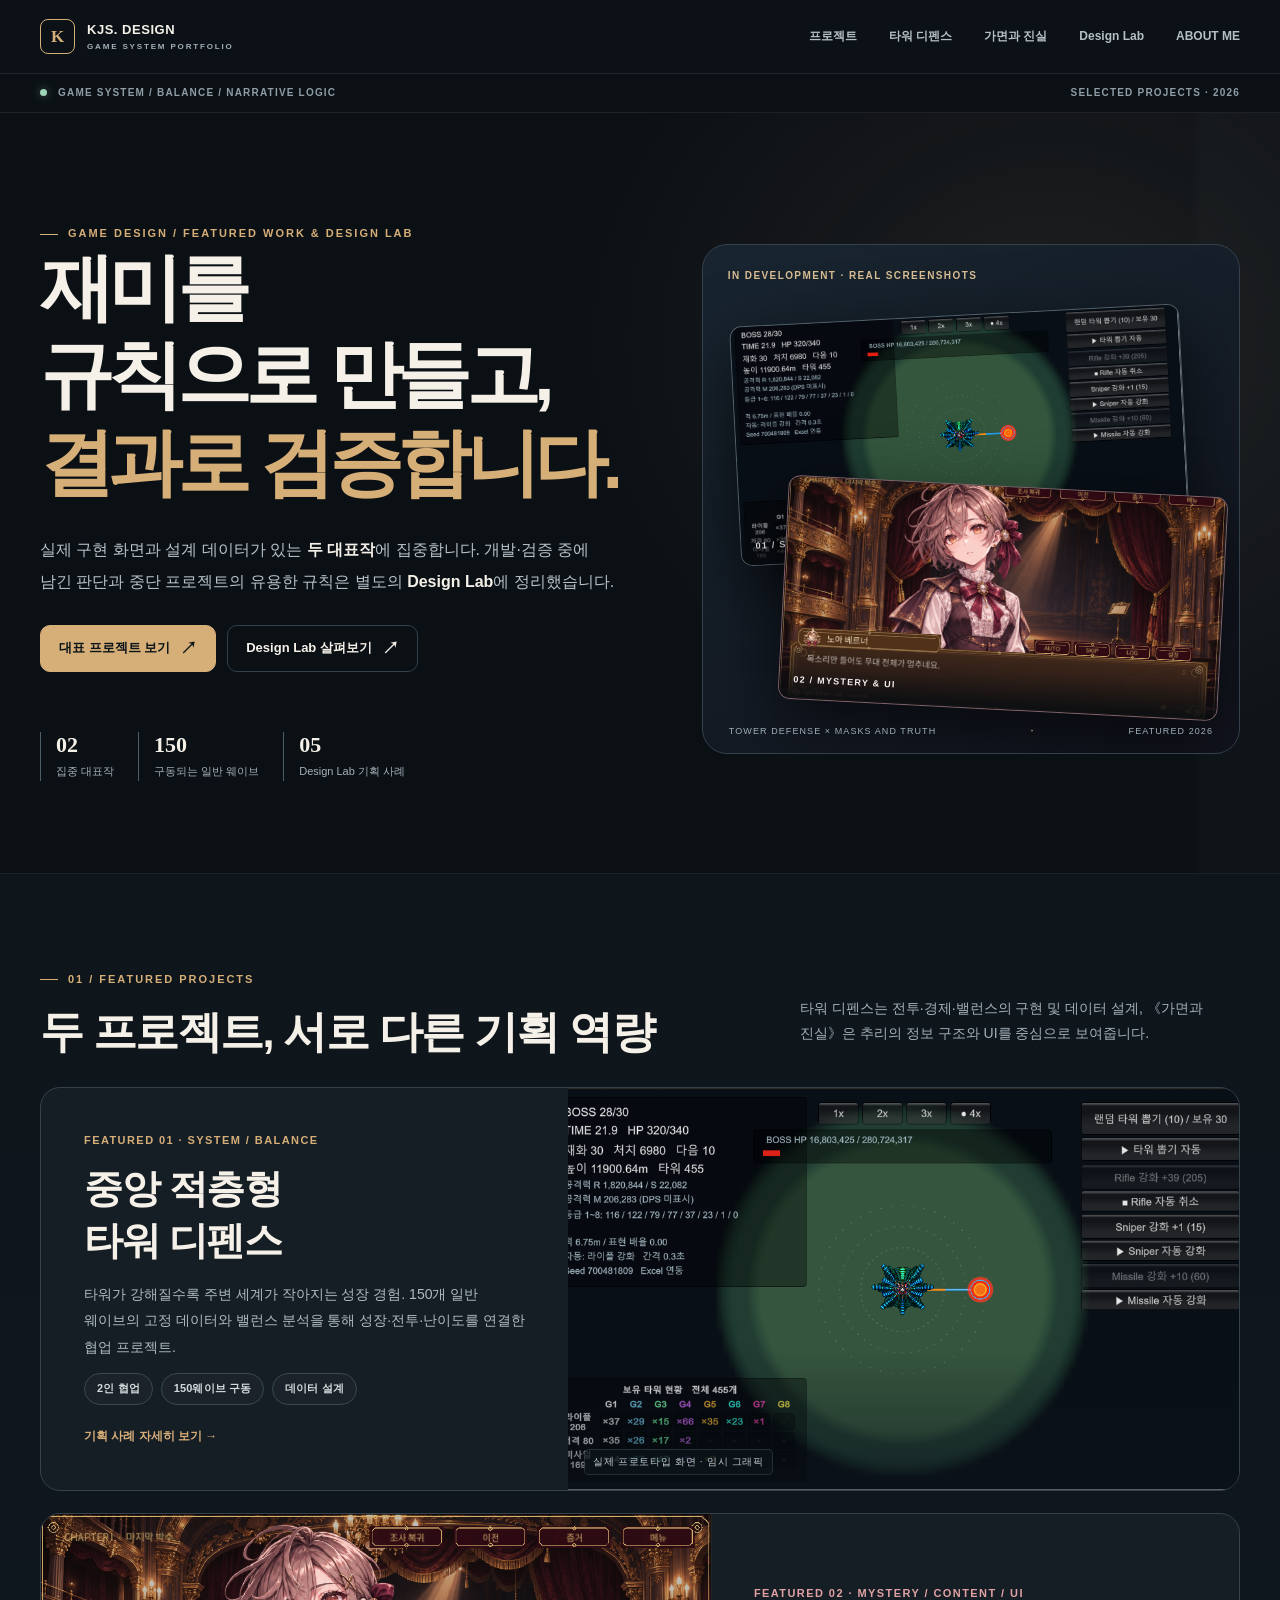
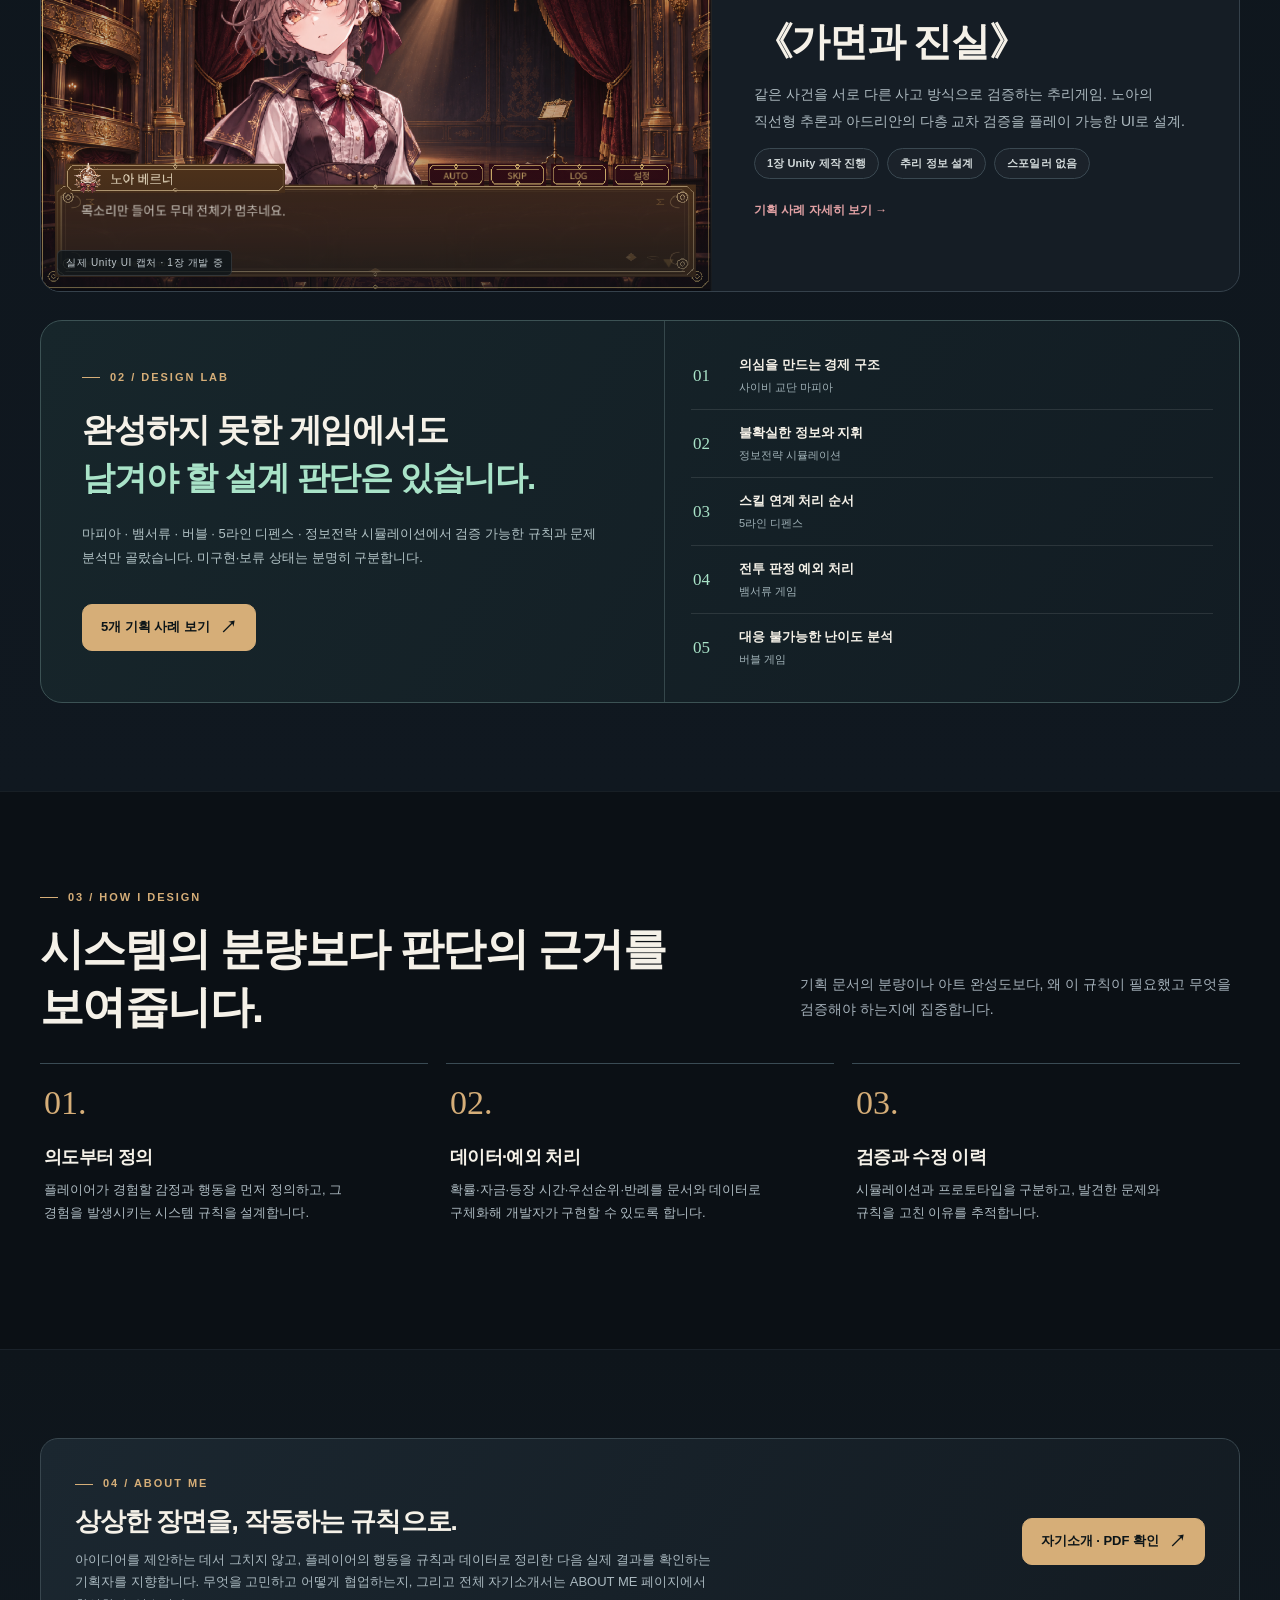
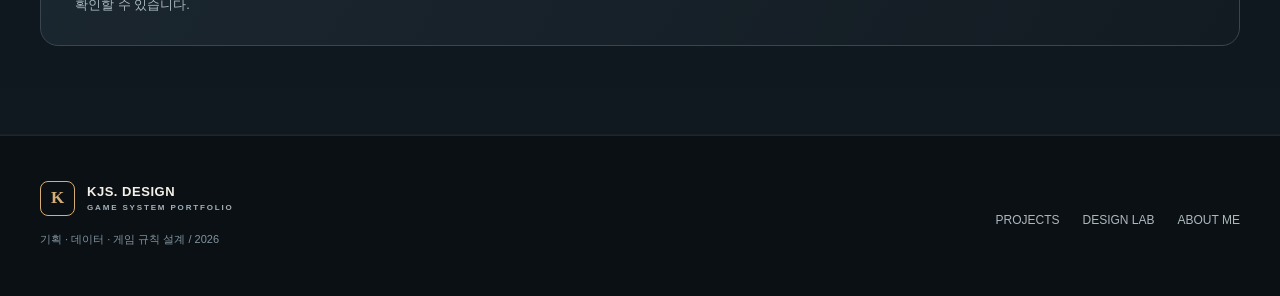
==== index.html @ 9df6f10b "Add files via upload" ====
<!DOCTYPE html>

<html lang="ko"><head><meta charset="utf-8"/><meta content="width=device-width, initial-scale=1" name="viewport"/><meta content="dark" name="color-scheme"/><meta content="#0b1015" name="theme-color"/><meta content="게임 시스템·콘텐츠 기획 포트폴리오. 대표작: 중앙 적층형 타워 디펜스와 《가면과 진실》. 다섯 가지 기획 연구 사례는 Design Lab에서 확인할 수 있습니다." name="description"/><title>KJS | 게임 시스템·콘텐츠 기획 포트폴리오</title><link href="assets/favicon.svg" rel="icon" type="image/svg+xml"/><link href="assets/site.css" rel="stylesheet"/><script defer="" src="assets/site.js"></script></head><body class=""><a class="skip-link" href="#main">본문 바로가기</a><header class="site-header"><div class="wrap header-inner"><a aria-label="홈으로" class="brand" href="index.html"><span class="brand-mark">K</span><span class="brand-name">KJS. DESIGN<small>GAME SYSTEM PORTFOLIO</small></span></a><button aria-controls="main-nav" aria-expanded="false" aria-label="메뉴 열기" class="menu-toggle" type="button">☰</button><nav aria-label="주 메뉴" class="nav" id="main-nav"><a href="index.html#work">프로젝트</a><a href="projects/tower.html">타워 디펜스</a><a href="projects/masks.html">가면과 진실</a><a href="design-lab.html">Design Lab</a><a href="about.html">ABOUT ME</a></nav></div></header>
<div class="topline"><div class="wrap topline-inner"><span><span class="status-dot"></span> GAME SYSTEM / BALANCE / NARRATIVE LOGIC</span><span>SELECTED PROJECTS · 2026</span></div></div>
<main id="main"><section class="home-hero"><div class="wrap hero-grid"><div class="hero-copy"><div class="kicker">GAME DESIGN / FEATURED WORK &amp; DESIGN LAB</div><h1 class="display">재미를<br/>규칙으로 만들고,<br/><em>결과로 검증합니다.</em></h1><p class="intro">실제 구현 화면과 설계 데이터가 있는 <b>두 대표작</b>에 집중합니다. 개발·검증 중에 남긴 판단과 중단 프로젝트의 유용한 규칙은 별도의 <b>Design Lab</b>에 정리했습니다.</p><div class="hero-actions"><a class="btn btn-primary" href="#work">대표 프로젝트 보기 <span class="icon-arr">↗</span></a><a class="btn btn-quiet" href="design-lab.html">Design Lab 살펴보기 <span class="icon-arr">↗</span></a></div><div class="hero-proof"><div class="hero-proof-item"><strong>02</strong><span>집중 대표작</span></div><div class="hero-proof-item"><strong>150</strong><span>구동되는 일반 웨이브</span></div><div class="hero-proof-item"><strong>05</strong><span>Design Lab 기획 사례</span></div></div></div><div aria-label="타워 디펜스 보스 전투와 가면과 진실 대화 UI 실제 게임 화면 모음" class="hero-art" role="img"><div class="hero-showcase-title">IN DEVELOPMENT · REAL SCREENSHOTS</div>
<div class="hero-shot hero-shot-tower"><img alt="타워 디펜스 실제 보스 전투 화면" loading="eager" src="media/tower_boss_combat.png"/><span>01 / SYSTEM &amp; BALANCE</span></div>
<div class="hero-shot hero-shot-masks"><img alt="가면과 진실 노아 대화 UI 실제 화면" loading="eager" src="media/masks_dialogue.png"/><span>02 / MYSTERY &amp; UI</span></div>
<div class="hero-showcase-foot">TOWER DEFENSE × MASKS AND TRUTH <b>·</b> FEATURED 2026</div></div></div></section>
<section class="section section-shade" id="work"><div class="wrap"><div class="section-head"><div><div class="kicker">01 / FEATURED PROJECTS</div><h2 class="section-heading" style="margin-top:13px">두 프로젝트, 서로 다른 기획 역량</h2></div><p class="section-sub">타워 디펜스는 전투·경제·밸런스의 구현 및 데이터 설계, 《가면과 진실》은 추리의 정보 구조와 UI를 중심으로 보여줍니다.</p></div><div class="showcase-grid dual">
<a class="project-card featured" data-live-image="tower" href="projects/tower.html"><div class="card-content"><div class="card-kicker">FEATURED 01 · SYSTEM / BALANCE</div><h3>중앙 적층형<br/>타워 디펜스</h3><p>타워가 강해질수록 주변 세계가 작아지는 성장 경험. 150개 일반 웨이브의 고정 데이터와 밸런스 분석을 통해 성장·전투·난이도를 연결한 협업 프로젝트.</p><div class="tag-row"><span class="pill">2인 협업</span><span class="pill">150웨이브 구동</span><span class="pill">데이터 설계</span></div><span class="more">기획 사례 자세히 보기 →</span></div><div class="card-visual"><img alt="중앙 적층형 타워 디펜스 실제 보스 전투 화면" decoding="async" loading="lazy" src="media/tower_boss_combat.png"/><span class="image-label">실제 프로토타입 화면 · 임시 그래픽</span></div></a>
<a class="project-card featured masks-card" data-live-image="masks" href="projects/masks.html"><div class="card-visual"><img alt="가면과 진실의 실제 대화 UI 화면" decoding="async" loading="lazy" src="media/masks_dialogue.png"/><span class="image-label">실제 Unity UI 캡처 · 1장 개발 중</span></div><div class="card-content"><div class="card-kicker">FEATURED 02 · MYSTERY / CONTENT / UI</div><h3>《가면과 진실》</h3><p>같은 사건을 서로 다른 사고 방식으로 검증하는 추리게임. 노아의 직선형 추론과 아드리안의 다층 교차 검증을 플레이 가능한 UI로 설계.</p><div class="tag-row"><span class="pill">1장 Unity 제작 진행</span><span class="pill">추리 정보 설계</span><span class="pill">스포일러 없음</span></div><span class="more">기획 사례 자세히 보기 →</span></div></a>
</div><div aria-label="시스템 설계 연구 모음" class="lab-feature">
<div class="lab-feature-main">
<div class="kicker">02 / DESIGN LAB</div>
<h3>완성하지 못한 게임에서도<br/><em>남겨야 할 설계 판단은 있습니다.</em></h3>
<p>마피아 · 뱀서류 · 버블 · 5라인 디펜스 · 정보전략 시뮬레이션에서 검증 가능한 규칙과 문제 분석만 골랐습니다. 미구현·보류 상태는 분명히 구분합니다.</p>
<a class="btn btn-primary" href="design-lab.html">5개 기획 사례 보기 <span class="icon-arr">↗</span></a>
</div>
<div aria-label="기획 사례 주제" class="lab-feature-list">
<div><span>01</span><strong>의심을 만드는 경제 구조</strong><small>사이비 교단 마피아</small></div>
<div><span>02</span><strong>불확실한 정보와 지휘</strong><small>정보전략 시뮬레이션</small></div>
<div><span>03</span><strong>스킬 연계 처리 순서</strong><small>5라인 디펜스</small></div>
<div><span>04</span><strong>전투 판정 예외 처리</strong><small>뱀서류 게임</small></div>
<div><span>05</span><strong>대응 불가능한 난이도 분석</strong><small>버블 게임</small></div>
</div></div></div></section>
<section class="section" id="approach"><div class="wrap"><div class="section-head"><div><div class="kicker">03 / HOW I DESIGN</div><h2 class="section-heading" style="margin-top:13px">시스템의 분량보다 판단의 근거를 보여줍니다.</h2></div><p class="section-sub">기획 문서의 분량이나 아트 완성도보다, 왜 이 규칙이 필요했고 무엇을 검증해야 하는지에 집중합니다.</p></div><div class="method-grid"><div class="method"><div class="method-number">01.</div><h3>의도부터 정의</h3><p>플레이어가 경험할 감정과 행동을 먼저 정의하고, 그 경험을 발생시키는 시스템 규칙을 설계합니다.</p></div><div class="method"><div class="method-number">02.</div><h3>데이터·예외 처리</h3><p>확률·자금·등장 시간·우선순위·반례를 문서와 데이터로 구체화해 개발자가 구현할 수 있도록 합니다.</p></div><div class="method"><div class="method-number">03.</div><h3>검증과 수정 이력</h3><p>시뮬레이션과 프로토타입을 구분하고, 발견한 문제와 규칙을 고친 이유를 추적합니다.</p></div></div></div></section>
<section class="section section-shade" id="about"><div class="wrap"><div class="about-strip"><div><div class="kicker">04 / ABOUT ME</div><h2>상상한 장면을, 작동하는 규칙으로.</h2><p>아이디어를 제안하는 데서 그치지 않고, 플레이어의 행동을 규칙과 데이터로 정리한 다음 실제 결과를 확인하는 기획자를 지향합니다. 무엇을 고민하고 어떻게 협업하는지, 그리고 전체 자기소개서는 ABOUT ME 페이지에서 확인할 수 있습니다.</p></div><a class="btn btn-primary" href="about.html">자기소개 · PDF 확인 <span class="icon-arr">↗</span></a></div></div></section></main>
<footer class="site-footer"><div class="wrap footer-grid"><div><a class="brand" href="index.html"><span class="brand-mark">K</span><span class="brand-name">KJS. DESIGN<small>GAME SYSTEM PORTFOLIO</small></span></a><p class="footer-note" style="margin-top:14px">기획 · 데이터 · 게임 규칙 설계 / 2026</p></div><div class="footer-links"><a href="index.html#work">PROJECTS</a><a href="design-lab.html">DESIGN LAB</a><a href="about.html">ABOUT ME</a></div></div></footer></body></html>
---- assets/site.css ----
:root{--bg:#0b1015;--panel:#141b22;--panel2:#172129;--card:#18222a;--line:#31404b;--text:#f5f1e8;--muted:#a4b0b9;--dim:#778792;--accent:#d6ae78;--accent-rgb:214,174,120;--ink:#0d151b;--radius:19px;--max:1240px;color-scheme:dark}
*{box-sizing:border-box}html{scroll-behavior:smooth}body{margin:0;min-width:320px;background:var(--bg);color:var(--text);font:400 15px/1.75 'Pretendard','Noto Sans KR','Apple SD Gothic Neo','Malgun Gothic',sans-serif;word-break:keep-all}body.theme-cult{--accent:#a9e3c8;--accent-rgb:169,227,200}body.theme-masks{--accent:#e1a1a4;--accent-rgb:225,161,164}::selection{background:rgba(var(--accent-rgb),.35);color:#fff}a{color:inherit;text-decoration:none}a:focus-visible,button:focus-visible,input:focus-visible{outline:3px solid var(--accent);outline-offset:3px}button,input{font:inherit}button{cursor:pointer}img,svg{display:block;max-width:100%}img{height:auto}p{margin:0 0 1.1em}h1,h2,h3,h4{line-height:1.34;margin:0;letter-spacing:-.037em}small{font-size:12px}.wrap{width:min(var(--max),calc(100% - 80px));margin-inline:auto}.kicker{display:inline-flex;align-items:center;gap:10px;color:var(--accent);font-size:11px;font-weight:800;letter-spacing:.18em;text-transform:uppercase}.kicker:before{content:'';width:18px;height:1px;background:currentColor}.muted{color:var(--muted)}.eyebrow{font-size:11px;letter-spacing:.18em;font-weight:800;color:var(--accent)}.caps{font-size:11px;letter-spacing:.15em;font-weight:750;text-transform:uppercase}.serif{font-family:Georgia,'Times New Roman',serif;letter-spacing:-.05em}.display{font-size:clamp(48px,5.8vw,86px);font-weight:740;line-height:1.18;letter-spacing:-.075em}.display em{font-style:normal;color:var(--accent)}.section-heading{font-size:clamp(27px,3.4vw,46px);font-weight:750}.section-head{display:flex;justify-content:space-between;align-items:end;gap:25px;margin-bottom:26px}.section-sub{color:var(--muted);max-width:440px;font-size:14px}.stack{display:grid;gap:16px}.tag-row{display:flex;flex-wrap:wrap;gap:8px}.pill{font-size:11px;font-weight:750;letter-spacing:.01em;color:#d3dadb;border:1px solid #3a4851;border-radius:100px;padding:5px 12px;background:rgba(255,255,255,.025)}.pill.accent{color:var(--accent);border-color:rgba(var(--accent-rgb),.45);background:rgba(var(--accent-rgb),.075)}.btn{display:inline-flex;align-items:center;justify-content:center;gap:10px;white-space:nowrap;min-height:47px;padding:11px 18px;border-radius:10px;font-size:13px;font-weight:780;border:1px solid var(--line);background:var(--panel);color:var(--text);transition:transform .15s,border-color .15s,background .15s}.btn:hover{transform:translateY(-2px);border-color:var(--accent)}.btn-primary{background:var(--accent);color:#0b1418;border-color:var(--accent)}.btn-primary:hover{background:#e8c798}.btn-quiet{background:transparent}.icon-arr{font-family:Arial,sans-serif;font-size:17px;line-height:1}.hr{border:0;border-top:1px solid var(--line);margin:24px 0}.skip-link{position:absolute;left:10px;top:-50px;background:var(--accent);color:#0b151b;padding:9px 13px;z-index:50}.skip-link:focus{top:10px}
.site-header{border-bottom:1px solid rgba(255,255,255,.085);background:rgba(12,18,23,.9);backdrop-filter:blur(20px);position:sticky;top:0;z-index:40}.header-inner{height:73px;display:flex;align-items:center;justify-content:space-between;gap:20px}.brand{display:flex;align-items:center;gap:12px;min-width:max-content}.brand-mark{width:35px;height:35px;border:1.5px solid var(--accent);border-radius:8px;display:grid;place-items:center;color:var(--accent);font-size:17px;font-family:Georgia,serif;font-weight:bold}.brand-name{font-size:13px;font-weight:850;letter-spacing:.04em;line-height:1.2}.brand-name small{display:block;margin-top:4px;font-size:8px;color:var(--muted);letter-spacing:.23em}.nav{display:flex;align-items:center;gap:32px}.nav a{font-size:12px;color:#b5c0c5;font-weight:750;transition:color .15s}.nav a:hover,.nav a[aria-current=page]{color:var(--accent)}.nav .nav-highlight{color:var(--accent)}.menu-toggle{display:none;align-items:center;justify-content:center;width:42px;height:42px;background:transparent;color:var(--text);border:1px solid var(--line);border-radius:10px;font-size:23px}.topline{padding:10px 0;border-bottom:1px solid rgba(255,255,255,.075);font-size:10px;letter-spacing:.12em;font-weight:700;color:#8f9da6}.topline-inner{display:flex;justify-content:space-between;gap:12px}.status-dot{display:inline-block;width:7px;height:7px;border-radius:50%;background:#9dd6b7;box-shadow:0 0 10px #9dd6b772;margin-right:7px}
.home-hero{padding:104px 0 92px;position:relative;overflow:hidden}.home-hero:before{content:'';position:absolute;inset:0;background:radial-gradient(ellipse 38% 56% at 82% 30%,rgba(214,174,120,.095),transparent),linear-gradient(90deg,transparent 93%,rgba(255,255,255,.015) 94%);pointer-events:none}.hero-grid{display:grid;grid-template-columns:1.06fr .94fr;gap:55px;align-items:center}.hero-copy{position:relative;z-index:2}.hero-copy .intro{margin:28px 0 28px;max-width:580px;font-size:16px;color:#b8c3ca;line-height:1.95}.hero-copy .intro b{color:var(--text)}.hero-actions{display:flex;flex-wrap:wrap;gap:11px}.hero-proof{display:flex;gap:24px;flex-wrap:wrap;margin-top:60px}.hero-proof-item{border-left:1px solid #4d5e69;padding-left:15px}.hero-proof-item strong{font-size:22px;font-family:Georgia,serif;font-weight:600;display:block;line-height:1.2}.hero-proof-item span{display:block;font-size:11px;color:var(--muted);margin-top:4px}.hero-art{min-height:510px;position:relative;border:1px solid #34404b;border-radius:25px;overflow:hidden;background:radial-gradient(ellipse at 75% 22%,rgba(169,227,200,.11),transparent 40%),radial-gradient(ellipse at 24% 78%,rgba(225,161,164,.12),transparent 44%),#101821}.hero-art:before{content:'';position:absolute;inset:0;background-image:linear-gradient(#ffffff0a 1px,transparent 1px),linear-gradient(90deg,#ffffff0a 1px,transparent 1px);background-size:36px 36px;mask-image:linear-gradient(to bottom,#000,transparent 90%)}.art-label{position:absolute;top:21px;left:23px;font-weight:800;letter-spacing:.13em;font-size:10px;color:#a8b9bf}.art-ring{position:absolute;width:310px;height:310px;top:60px;left:50%;transform:translateX(-50%);border:1px solid #ffffff24;border-radius:50%}.art-ring:after{content:'';position:absolute;inset:45px;border:1px dashed #ffffff22;border-radius:50%}.art-center{position:absolute;left:50%;top:215px;transform:translate(-50%,-50%);width:91px;height:91px;display:grid;place-items:center;border:2px solid var(--accent);border-radius:24px;rotate:-10deg;background:var(--panel);box-shadow:0 0 65px #d6ae7840}.art-center span{font-family:Georgia,serif;font-size:47px;color:var(--accent);transform:rotate(10deg)}.art-orbit{position:absolute;background:#1c2831;border:1px solid #ffffff30;border-radius:12px;box-shadow:0 14px 42px #0006;padding:11px 15px;line-height:1.4}.art-orbit b{font-family:Georgia,serif;font-size:23px;font-weight:500}.art-orbit small{display:block;font-size:10px;letter-spacing:.13em;color:#acb9c0}.art-orbit.one{left:26px;top:120px;border-left:3px solid #d6ae78}.art-orbit.two{right:26px;top:171px;border-left:3px solid #a9e3c8}.art-orbit.three{left:25%;top:360px;border-left:3px solid #e1a1a4}.art-caption{position:absolute;bottom:18px;left:24px;right:24px;display:flex;justify-content:space-between;gap:20px;font-size:10px;letter-spacing:.13em;color:#8f9da7}.art-micro{position:absolute;right:20px;top:21px;font-size:9px;color:#647683}.index-marker{font-size:12px;color:var(--dim);letter-spacing:.11em}
.section{padding:88px 0}.section.section-shade{background:linear-gradient(180deg,#0e151b,#101820);border-block:1px solid #ffffff0b}.showcase-grid{display:grid;grid-template-columns:1fr 1fr;gap:19px}.project-card{border:1px solid #35414b;border-radius:20px;overflow:hidden;background:#151d25;transition:transform .18s,border-color .18s;min-width:0}.project-card:hover{transform:translateY(-4px);border-color:rgba(var(--accent-rgb),.7)}.project-card.featured{grid-column:1/-1;display:grid;grid-template-columns:.92fr 1.08fr;min-height:350px}.card-visual{background:#1b232b;position:relative;min-height:250px;overflow:hidden}.card-visual img{width:100%;height:100%;object-fit:cover}.project-card.featured .card-visual{order:2}.card-content{padding:29px;display:flex;flex-direction:column;align-items:flex-start;justify-content:center;gap:13px}.featured .card-content{padding:43px}.project-card h3{font-size:clamp(23px,2.5vw,34px);font-weight:750}.project-card.featured h3{font-size:39px}.project-card p{font-size:14px;color:#aebbc1;line-height:1.9;margin:0}.project-card .more{font-size:12px;font-weight:850;color:var(--accent);margin-top:8px}.project-card .card-kicker{font-size:11px;font-weight:850;letter-spacing:.13em;color:var(--accent)}.project-card .card-sidenote{font-size:11px;color:#90a0a8}.card-visual .image-label{position:absolute;left:16px;bottom:15px;padding:3px 8px;background:#0c151bc4;color:#c0c9ce;font-size:10px;letter-spacing:.07em;border:1px solid #ffffff1f;border-radius:5px}.project-card.cult-card{--accent:#a9e3c8;--accent-rgb:169,227,200}.project-card.masks-card{--accent:#e1a1a4;--accent-rgb:225,161,164}
.method-grid{display:grid;grid-template-columns:repeat(3,1fr);gap:18px}.method{border-top:1px solid #3a4b54;padding:22px 4px}.method-number{font:400 34px/1 Georgia,serif;color:var(--accent);margin-bottom:25px}.method h3{font-size:18px;margin-bottom:10px}.method p{font-size:13px;color:#aebbc2;max-width:330px}.about-strip{border:1px solid #38464e;border-radius:18px;background:linear-gradient(120deg,#1b2730,#131b22);padding:28px 34px;display:grid;grid-template-columns:1fr auto;align-items:center;gap:25px}.about-strip h2{font-size:26px;margin:10px 0}.about-strip p{font-size:13px;color:#aab9c0;max-width:650px;margin:0}.site-footer{padding:45px 0 35px;border-top:1px solid #ffffff17}.footer-grid{display:flex;justify-content:space-between;gap:25px;align-items:center}.footer-note{font-size:11px;color:#81939d}.footer-links{display:flex;gap:23px;font-size:12px;color:#aeb8bd}.footer-links a:hover{color:var(--accent)}.page-top{padding:79px 0 44px}.breadcrumb{display:flex;align-items:center;gap:8px;color:#8d9da6;font-size:12px;margin-bottom:28px}.breadcrumb a:hover{color:var(--accent)}.page-top-grid{display:grid;grid-template-columns:1fr .86fr;gap:50px;align-items:center}.page-title{font-size:clamp(42px,5.2vw,71px);line-height:1.19;letter-spacing:-.065em;margin:15px 0 23px}.page-lead{font-size:16px;color:#bac6ce;line-height:1.97;max-width:650px}.page-cover{border:1px solid #35414b;border-radius:18px;overflow:hidden;position:relative;aspect-ratio:1.42;background:#171e26}.page-cover img{width:100%;height:100%;object-fit:cover}.page-cover small{position:absolute;bottom:14px;left:16px;padding:4px 9px;background:#0b141ad4;border-radius:5px;color:#d2d9db;font-size:10px}.metadata{display:flex;gap:20px;flex-wrap:wrap;padding:25px 0 0;margin-top:25px;border-top:1px solid #37434b}.meta-field small{display:block;color:#8d9eaa;font-size:10px;letter-spacing:.13em;font-weight:700}.meta-field strong{display:block;margin-top:4px;font-size:12px;letter-spacing:-.02em}.detail-shell{border-top:1px solid #25333c;padding-top:42px}.detail-layout{display:grid;grid-template-columns:205px minmax(0,1fr);gap:55px;align-items:start}.toc{position:sticky;top:105px;padding:10px 0}.toc-label{color:#798a96;letter-spacing:.15em;font-size:10px;font-weight:850;margin-bottom:15px}.toc a{display:block;border-left:1px solid #33414b;padding:9px 12px;font-size:12px;color:#a0b0b9}.toc a:hover{color:var(--accent);border-left-color:var(--accent)}.detail-contents{max-width:940px;min-width:0}.detail-section{scroll-margin-top:105px;padding:3px 0 67px;margin-bottom:54px;border-bottom:1px solid #2d3a43}.detail-section:last-child{border:0;margin-bottom:0}.detail-section .section-number{font-size:11px;font-weight:850;letter-spacing:.17em;color:var(--accent);margin-bottom:14px}.detail-section h2{font-size:32px;margin-bottom:19px}.detail-section .detail-intro{color:#c0cbd0;font-size:15px;line-height:1.95;max-width:770px}.detail-section h3{font-size:18px;margin:29px 0 12px}.info-grid{display:grid;grid-template-columns:repeat(3,1fr);gap:12px;margin-top:25px}.info-tile{border:1px solid #344550;border-radius:13px;padding:20px;background:#151f27}.info-tile strong{font-family:Georgia,serif;font-weight:600;font-size:30px;line-height:1.2;color:var(--accent);display:block}.info-tile span{color:#aab8c1;font-size:12px;margin-top:6px;display:block}.panel{border:1px solid #394953;border-radius:16px;background:linear-gradient(145deg,#18242c,#131c24);padding:25px;margin-top:21px}.panel-soft{background:#121c24}.panel-title{font-size:11px;color:var(--accent);font-weight:850;letter-spacing:.16em;margin-bottom:12px}.panel p:last-child{margin-bottom:0}.two-col{display:grid;grid-template-columns:1fr 1fr;gap:15px}.two-col>*{min-width:0}.list-clean{list-style:none;padding:0;margin:0}.list-clean li{padding:10px 0;border-bottom:1px solid #ffffff12;color:#c1cad1;font-size:13px}.list-clean li:last-child{border:0}.list-clean li:before{content:'↳';color:var(--accent);margin-right:10px}.flow-diagram{display:flex;flex-wrap:wrap;gap:8px;margin-top:24px;align-items:center}.flow-node{background:#1e2d35;border:1px solid #3d505b;padding:10px 13px;border-radius:9px;font-size:12px;font-weight:750}.flow-arrow{color:var(--accent);font-size:18px}.table-wrap{overflow-x:auto;max-width:100%;border:1px solid #36454f;border-radius:12px;margin-top:24px}.data-table{border-collapse:collapse;width:100%;min-width:525px;font-size:12px}.data-table th{text-align:left;background:#22313a;color:#d5dee1;font-weight:700;padding:13px 15px}.data-table td{padding:12px 15px;color:#bbc8ce;border-top:1px solid #31414b}.data-table tr:nth-child(2n){background:#ffffff05}.footnote{color:#8da0a9;font-size:11px;line-height:1.8;margin-top:11px}.comparison{display:grid;grid-template-columns:1fr auto 1fr;gap:14px;align-items:stretch;margin-top:23px}.compare-item{border:1px solid #344650;border-radius:12px;padding:21px;background:#151e27}.compare-item b{display:block;font-size:12px;margin-bottom:10px;color:#aebdc6}.compare-item p{font-size:13px;color:#d4dadb;margin:0}.compare-item.after{border-color:rgba(var(--accent-rgb),.5);background:rgba(var(--accent-rgb),.055)}.compare-item.after b{color:var(--accent)}.compare-arrow{display:grid;place-items:center;color:var(--accent);font-size:23px}.case-list{display:grid;gap:12px;margin-top:25px}.case{display:grid;grid-template-columns:53px 1fr;gap:14px;border-top:1px solid #3a4750;padding:18px 0}.case .case-index{font-family:Georgia,serif;color:var(--accent);font-size:25px}.case h3{font-size:16px;margin:0 0 7px}.case p{font-size:13px;color:#abbac3;margin:0}.callout{border-left:3px solid var(--accent);padding:17px 21px;background:rgba(var(--accent-rgb),.07);margin:23px 0;color:#d4dfe1;font-size:14px}.callout strong{color:var(--accent)}.download-grid{display:grid;grid-template-columns:repeat(2,1fr);gap:12px;margin-top:25px}.download-card{border:1px solid #3b4c56;background:#17222a;border-radius:12px;padding:20px;transition:border-color .18s}.download-card:hover{border-color:var(--accent)}.download-card b{font-size:13px;display:block}.download-card span{display:block;margin-top:4px;color:#99aab2;font-size:11px}.media-placeholder{border:1px dashed #55707e;border-radius:15px;background:radial-gradient(circle at 50% 15%,rgba(var(--accent-rgb),.075),transparent 50%),#152029;padding:40px 20px;text-align:center;margin:24px 0}.media-placeholder .play{display:grid;place-items:center;border:1px solid rgba(var(--accent-rgb),.6);border-radius:100%;width:64px;height:64px;margin:0 auto 19px;font-size:21px;color:var(--accent)}.media-placeholder p{font-size:13px;color:#bdc8ce;margin:0}.media-placeholder small{color:#899da9;font-size:11px}.stage-selector{margin-top:24px;display:grid;grid-template-columns:1fr 110px;gap:15px;align-items:center}.stage-selector input[type=range]{accent-color:var(--accent);width:100%}.stage-label{border:1px solid rgba(var(--accent-rgb),.45);border-radius:9px;text-align:center;padding:8px;color:var(--accent);font-weight:850;font-size:18px}.stage-stats{display:grid;grid-template-columns:1fr 1fr;gap:13px;margin-top:20px}.stage-stats .info-tile strong{font-size:25px}.bar-track{background:#25343c;border-radius:100px;height:11px;overflow:hidden;margin-top:24px}.bar-track .bar{height:100%;background:linear-gradient(90deg,var(--accent),#f0d7ad);width:31.25%;transition:width .28s}.toggle-tabs{display:flex;flex-wrap:wrap;gap:7px;margin:21px 0}.tab{border:1px solid #44535d;background:#17232c;color:#adbfc7;border-radius:10px;padding:10px 17px;font-size:12px;font-weight:770}.tab[aria-selected=true]{border-color:var(--accent);background:rgba(var(--accent-rgb),.1);color:var(--accent)}.logic-board{position:relative;border:1px solid #4b3d48;border-radius:15px;min-height:240px;background:radial-gradient(ellipse at 45% 35%,#492e3c40,transparent),#181c27;overflow:hidden;padding:29px}.logic-line{display:flex;align-items:center;justify-content:space-between;gap:6px;margin-top:53px}.logic-card{flex:1;min-width:0;border:1px solid #887078;background:#342631;border-radius:8px;padding:15px 7px;text-align:center;font-size:12px;color:#f2dfe5}.logic-connector{flex:0 0 16px;height:2px;background:#d2aa7f}.logic-grid{display:grid;grid-template-columns:repeat(3,1fr);gap:9px;margin-top:20px}.logic-grid .logic-card{border-color:#776c7f;background:#2c2634}.logic-board .board-label{font-size:10px;font-weight:850;letter-spacing:.14em;color:var(--accent)}.ledger{margin-top:21px;border:1px solid #3a574d;border-radius:15px;background:linear-gradient(145deg,#12211e,#182722);padding:22px}.ledger .ledger-value{font-family:Georgia,serif;font-size:32px;letter-spacing:-.04em;color:#d9f4e7}.ledger-row{display:grid;grid-template-columns:1fr 1fr;gap:12px}.ledger-box{padding:16px;border:1px solid #4b645c;border-radius:9px;background:#182922}.ledger-box span{font-size:11px;color:#acc7bc;display:block}.ledger-box b{display:block;margin-top:7px;font-size:21px}.ledger-actions{display:flex;gap:9px;flex-wrap:wrap;margin-top:18px}.ledger-actions button{border:1px solid #587567;border-radius:9px;color:#dff3ea;background:#294036;padding:9px 12px;font-size:12px;font-weight:700}.ledger-actions button:hover{border-color:#a9e3c8}.ledger .ledger-message{margin-top:12px;color:#9db6aa;font-size:11px;min-height:1.4em}.back-top{display:inline-flex;align-items:center;gap:10px;padding:16px 0 80px;font-weight:800;color:var(--accent);font-size:12px}.js-only{display:none}.js .js-only{display:block}
@media(max-width:1000px){.wrap{width:min(var(--max),calc(100% - 52px))}.home-hero{padding:82px 0}.hero-grid{gap:25px}.hero-art{min-height:450px}.art-orbit.one{left:10px}.art-orbit.two{right:10px}.display{font-size:clamp(44px,5.7vw,67px)}.detail-layout{grid-template-columns:170px minmax(0,1fr);gap:30px}.page-top-grid{gap:27px}}
@media(max-width:760px){.wrap{width:calc(100% - 34px)}.site-header .header-inner{height:64px}.menu-toggle{display:flex}.nav{display:none;position:absolute;left:0;right:0;top:64px;background:#141e26;border-bottom:1px solid #3b4953;padding:18px 17px 25px;box-shadow:0 25px 40px #0008;flex-direction:column;gap:5px;align-items:stretch}.nav.open{display:flex}.nav a{padding:11px 10px;font-size:14px}.home-hero{padding:56px 0 64px}.hero-grid,.page-top-grid{grid-template-columns:1fr}.hero-art{min-height:300px}.art-ring{width:225px;height:225px;top:23px}.art-ring:after{inset:30px}.art-center{top:130px;width:70px;height:70px}.art-center span{font-size:33px}.art-orbit.one{top:50px;left:10px}.art-orbit.two{top:110px;right:10px}.art-orbit.three{top:225px;left:28%}.art-caption{font-size:8px}.hero-proof{margin-top:34px}.section{padding:60px 0}.section-head{display:block}.section-sub{margin-top:9px}.showcase-grid,.method-grid,.project-card.featured{grid-column:auto;display:flex;flex-direction:column}.project-card.featured .card-visual{order:0}.card-visual{min-height:230px;max-height:330px}.project-card.featured h3{font-size:30px}.featured .card-content,.card-content{padding:25px}.method{padding:20px 0 10px}.method-number{margin-bottom:12px}.about-strip{grid-template-columns:1fr;padding:24px}.footer-grid{align-items:flex-start;flex-direction:column}.page-top{padding:49px 0 30px}.page-cover{max-width:650px}.page-title{font-size:clamp(39px,9vw,61px)}.detail-layout{display:block}.toc{position:static;display:flex;overflow-x:auto;gap:5px;border-bottom:1px solid #36464f;margin-bottom:44px;padding-bottom:8px}.toc-label{display:none}.toc a{white-space:nowrap;border:1px solid #3b4b55;border-radius:8px;padding:7px 10px}.detail-section{margin-bottom:37px;padding-bottom:50px}.detail-section h2{font-size:27px}.info-grid{grid-template-columns:repeat(3,1fr)}.info-tile{padding:14px}.info-tile strong{font-size:25px}}
@media(max-width:500px){.display{font-size:44px}.hero-copy .intro{font-size:14px}.topline-inner span:last-child{display:none}.art-orbit{padding:8px 10px}.art-orbit b{font-size:18px}.art-orbit small{font-size:9px}.art-orbit.three{left:24%}.page-lead{font-size:14px}.info-grid{grid-template-columns:1fr 1fr}.two-col{grid-template-columns:1fr}.comparison{grid-template-columns:1fr;gap:8px}.compare-arrow{transform:rotate(90deg)}.download-grid,.ledger-row{grid-template-columns:1fr}.stage-stats{grid-template-columns:1fr 1fr}.stage-stats .info-tile strong{font-size:23px}.logic-board{padding:16px;min-height:235px}.logic-line{gap:3px}.logic-card{font-size:11px;padding:12px 3px}.logic-connector{flex-basis:8px}.metadata{gap:16px}.meta-field{min-width:42%}.hero-art{min-height:280px}.art-caption{bottom:12px}.stage-selector{grid-template-columns:1fr 90px}}
@media(prefers-reduced-motion:reduce){html{scroll-behavior:auto}*,*:before,*:after{transition:none!important;animation:none!important}}
[hidden]{display:none!important}
@media(max-width:500px){.art-orbit.three{top:203px}.art-caption{display:none}}

/* Screenshot integration · 2026-11-21 */
.hero-art{min-height:510px;background:linear-gradient(150deg,#182530,#12141e)}
.hero-art:before{display:none}
.hero-showcase-title{position:absolute;top:22px;left:25px;z-index:3;color:#d7bc91;font-size:10px;letter-spacing:.14em;font-weight:850}
.hero-shot{position:absolute;border:1px solid #52616c;overflow:hidden;border-radius:12px;background:#0e1217;box-shadow:0 24px 70px #0009}
.hero-shot img{width:100%;height:100%;object-fit:cover}
.hero-shot>span{position:absolute;bottom:0;left:0;right:0;background:linear-gradient(0deg,#080c11ee,transparent);padding:28px 14px 10px;color:#f3eeee;font-size:9px;letter-spacing:.14em;font-weight:800}
.hero-shot-tower{width:84%;height:240px;left:6%;top:70px;transform:rotate(-3deg)}
.hero-shot-masks{width:82%;height:224px;right:3%;bottom:43px;transform:rotate(3deg);border-color:#82636b}
.hero-showcase-foot{position:absolute;bottom:13px;left:26px;right:26px;font-size:9px;letter-spacing:.12em;color:#9faeb9;display:flex;justify-content:space-between}
.hero-showcase-foot b{color:#d8af78}
.project-card[data-live-image] .card-visual img{filter:saturate(.93);object-position:center}
.project-card.masks-card .card-visual img{object-position:48% 43%}
.project-card[data-live-image] .card-visual:after{content:'';position:absolute;inset:65% 0 0;pointer-events:none;background:linear-gradient(0deg,#0c131b88,transparent)}
.project-card[data-live-image] .image-label{z-index:2}
.page-cover{aspect-ratio:1.5}
.page-cover img{object-fit:cover;object-position:center}
.theme-masks .page-cover img{object-position:50% 40%}
.screenshot-gallery{display:grid;gap:17px;margin:25px 0}
.screenshot-gallery.columns-two{grid-template-columns:repeat(2,minmax(0,1fr))}
.screenshot-card{display:block;min-width:0;width:100%;border:1px solid #40515c;border-radius:15px;padding:0;background:#172129;overflow:hidden;color:inherit;text-align:left;transition:transform .18s,border-color .18s;cursor:zoom-in}
.screenshot-card:hover{border-color:var(--accent);transform:translateY(-3px)}
.screenshot-card:focus-visible{outline:3px solid var(--accent)}
.screenshot-media{display:block;aspect-ratio:16/9;position:relative;overflow:hidden;background:#070b10}
.screenshot-media img{width:100%;height:100%;object-fit:contain}
.gallery-tag{position:absolute;top:9px;left:9px;background:#08131de6;border:1px solid #455b67;padding:4px 9px;border-radius:6px;font-size:10px;color:#e7edf1;font-weight:750}
.gallery-spoiler-tag{color:#f9ddb9;border-color:#a68264}
.shot-zoom{position:absolute;right:10px;bottom:8px;display:grid;place-items:center;width:31px;height:31px;border-radius:8px;background:#09141be8;color:#f8f7f3;font-weight:850;font-size:19px}
.screenshot-meta{display:block;padding:17px 19px 19px;min-height:118px}
.screenshot-meta b{display:block;color:#f2f2ec;line-height:1.5;font-size:14px}
.screenshot-meta>span{display:block;color:#a9b9c1;font-size:12px;line-height:1.7;margin-top:7px}
.screenshot-card.spoilered .screenshot-media img{filter:blur(4px) brightness(.68);transform:scale(1.015)}
.screenshot-card.spoilered .screenshot-media:after{content:'추리 단서 미리보기 가림';position:absolute;inset:0;display:grid;place-items:center;color:#ffebd0;text-shadow:0 2px 6px #000;font-size:13px;font-weight:800;background:linear-gradient(0deg,#251b29aa,transparent 65%);pointer-events:none}
.spoiler-note{background:rgba(var(--accent-rgb),.06);border:1px solid rgba(var(--accent-rgb),.37);color:#dccfd1;padding:17px 20px;border-radius:13px;font-size:13px;line-height:1.85}
.spoiler-note strong{color:var(--accent)}
.growth-pair{display:grid;grid-template-columns:1fr 1fr;gap:16px;margin-top:25px}
.growth-cell{margin:0;min-width:0;overflow:hidden;border:1px solid #40515c;border-radius:14px;background:#0a1118}
.growth-cell img{display:block;width:100%;aspect-ratio:16/9;object-fit:contain;background:#080c11}
.growth-cell figcaption{font-size:12px;color:#c4d0d4;padding:12px 15px 14px}
.growth-cell figcaption b{display:block;color:var(--accent);letter-spacing:.11em;font-size:10px;margin-bottom:4px}
.media-confirmed{border:1px solid #486456;border-radius:15px;padding:27px;background:linear-gradient(110deg,#183028,#152129);text-align:center;margin:24px 0}
.media-confirmed .play{display:grid;place-items:center;border:1px solid #8fcea1;color:#9de3bb;border-radius:50%;width:50px;height:50px;margin:0 auto 13px;font-weight:900}
.media-confirmed p{font-weight:850;margin:0}.media-confirmed small{color:#b5c7c4}
/* Responsive / keyboard accessible image viewer */
.image-viewer{position:fixed;inset:0;z-index:1000;background:rgba(4,7,10,.93);color:#f2f2ef;display:none;align-items:center;justify-content:center;padding:24px}
.image-viewer.open{display:flex}
.image-viewer-inner{width:min(1220px,100%);max-height:95vh;display:grid;grid-template-rows:auto minmax(0,1fr) auto;gap:13px;position:relative}
.image-viewer-top{display:flex;align-items:center;justify-content:space-between;gap:12px}
.image-viewer-title{font-size:15px;font-weight:850}
.image-viewer-buttons{display:flex;gap:7px}
.image-viewer button{border:1px solid #65717b;background:#1b2730;color:#f2f2ef;cursor:pointer;border-radius:8px;min-width:38px;min-height:38px;padding:8px 13px}
.image-viewer button:hover{border-color:var(--accent)}
.image-viewer-media{position:relative;min-height:150px;display:flex;justify-content:center;align-items:center;overflow:hidden}
.image-viewer-media>img{display:block;max-width:100%;max-height:calc(95vh - 150px);object-fit:contain;border:1px solid #415058}
.image-viewer-description{font-size:12px;color:#b7c7cd}
.image-viewer[aria-hidden=true]{display:none}
.image-viewer.spoiler-protected .image-viewer-media>img{filter:blur(9px) brightness(.48)}
.viewer-spoiler-curtain{display:none;position:absolute;inset:0;z-index:2;align-items:center;justify-content:center;flex-direction:column;gap:15px;text-align:center;padding:30px;background:#05070b80}
.image-viewer.spoiler-protected .viewer-spoiler-curtain{display:flex}
.viewer-spoiler-curtain strong{font-size:17px}.viewer-spoiler-curtain p{font-size:13px;color:#e1cfcb;max-width:380px}
body.viewer-open{overflow:hidden}
@media(max-width:760px){.hero-art{min-height:340px}.hero-shot-tower{top:46px;height:172px}.hero-shot-masks{height:156px;bottom:33px}.hero-showcase-title{top:13px;left:14px}.hero-showcase-foot{left:16px;right:16px;font-size:8px}.screenshot-gallery.columns-two,.growth-pair{grid-template-columns:1fr}.screenshot-meta{min-height:0}.page-cover{aspect-ratio:16/10}}
@media(max-width:500px){.hero-art{min-height:300px}.hero-shot-tower{top:40px;height:150px;width:85%}.hero-shot-masks{height:140px;width:84%;bottom:29px}.image-viewer{padding:12px}.image-viewer-title{font-size:12px}.image-viewer button{min-width:33px;padding:7px 9px}}


/* === 2026.11.21 / two featured projects + Design Lab === */
body.theme-lab{--accent:#a9e3c8;--accent-rgb:169,227,200}
.showcase-grid.dual{display:grid;grid-template-columns:1fr;gap:22px}
.showcase-grid.dual>.featured{grid-column:auto;grid-template-columns:.88fr 1.12fr;min-height:350px}
.showcase-grid.dual>.featured.masks-card{grid-template-columns:1.12fr .88fr}
.showcase-grid.dual>.featured.masks-card .card-visual{order:0}
.showcase-grid.dual>.featured.masks-card .card-content{order:2}
.showcase-grid.dual>.featured.masks-card .card-content{padding:42px}
.lab-feature{margin-top:28px;border:1px solid #3c5254;border-radius:22px;display:grid;grid-template-columns:1.04fr .96fr;overflow:hidden;background:linear-gradient(120deg,#17262b,#121c23)}
.lab-feature-main{padding:41px 41px 45px;display:flex;align-items:start;justify-content:center;flex-direction:column;gap:19px}
.lab-feature-main h3{font-size:clamp(24px,2.6vw,36px);line-height:1.45}
.lab-feature-main h3 em{color:#a9e3c8;font-style:normal}
.lab-feature-main p{color:#b3c4c7;line-height:1.9;font-size:13px;max-width:520px}
.lab-feature-list{border-left:1px solid #35474b;padding:21px 26px;display:grid;gap:0}
.lab-feature-list>div{display:grid;grid-template-columns:37px 1fr;gap:1px 9px;align-items:center;padding:12px 2px;border-bottom:1px solid #ffffff1a}
.lab-feature-list>div:last-child{border-bottom:0}
.lab-feature-list span{font-family:Georgia,serif;color:#a9e3c8;font-size:17px;grid-row:span 2}
.lab-feature-list strong{font-size:13px;font-weight:750}
.lab-feature-list small{color:#a1b2b8;font-size:11px}
/* Lab hero */
.lab-hero{position:relative;padding:89px 0 93px;border-bottom:1px solid #ffffff12;background:radial-gradient(ellipse at 72% 25%,#a9e3c810,transparent 42%),#0c141b}
.lab-hero-grid{display:grid;grid-template-columns:1.12fr .88fr;gap:65px;align-items:center}
.lab-hero h1{font-size:clamp(38px,4.8vw,68px);letter-spacing:-.075em;line-height:1.32;margin:24px 0 24px}
.lab-hero h1 em{color:#a9e3c8;font-style:normal}
.lab-hero p{font-size:15px;color:#b8c6c8;max-width:660px;line-height:2.05;margin-bottom:24px}
.lab-hero p strong{color:#e6f5ec}
.lab-hero-art{background:linear-gradient(150deg,#1b2a30,#122027);border:1px solid #47635e;border-radius:21px;padding:26px;box-shadow:0 30px 90px #0004}
.lab-art-top,.lab-art-bottom{font-size:10px;color:#88ab9e;letter-spacing:.16em;font-weight:800}
.lab-art-line{position:relative;padding:22px 17px 20px;margin:17px 0;background:#0b151b;border-left:3px solid #a9e3c8;display:flex;flex-direction:column;gap:6px}
.lab-art-line:nth-child(3){border-color:#d6ae78}.lab-art-line:nth-child(4){border-color:#e1a1a4}
.lab-art-line span{font-size:9px;letter-spacing:.14em;color:#9dc3b6}
.lab-art-line b{font-size:18px;line-height:1.5}
.lab-art-line small{font-size:11px;color:#92aeb5}
.lab-topics{padding:72px 0 79px;background:#111c22;border-bottom:1px solid #ffffff16}
.lab-index-head{margin-top:16px}
.lab-index-grid{display:grid;grid-template-columns:repeat(5,1fr);gap:12px}
.lab-index-grid>a{display:flex;flex-direction:column;justify-content:space-between;gap:8px;min-height:155px;padding:20px 16px;border:1px solid #3a5055;background:#17252a;border-radius:13px;transition:transform .15s,border .15s}
.lab-index-grid>a:hover{transform:translateY(-3px);border-color:#a9e3c8}
.lab-index-grid span{color:#a9e3c8;font-size:9px;font-weight:850;letter-spacing:.1em}
.lab-index-grid b{line-height:1.5;font-size:15px}
.lab-index-grid small{color:#a5b9bd;line-height:1.5}
.lab-split-shell{background:#0e151b;padding:65px 0 92px}
.lab-split{display:grid;grid-template-columns:218px minmax(0,1fr);gap:58px}
.lab-toc{position:sticky;top:102px;align-self:start;padding:15px 0;display:flex;flex-direction:column;gap:5px;border-left:1px solid #425459}
.lab-toc>span{font-size:10px;letter-spacing:.17em;color:#a9e3c8;font-weight:800;padding:4px 18px 12px}
.lab-toc a{font-size:12px;color:#b2c2c4;padding:8px 18px;line-height:1.6;border-left:2px solid transparent;margin-left:-1px}
.lab-toc a:hover{color:#a9e3c8;border-color:#a9e3c8;background:#ffffff07}
.lab-content{min-width:0}
.lab-case{padding:44px 0 79px;border-bottom:1px solid #425259;scroll-margin-top:105px}
.lab-case:first-child{padding-top:0}
.lab-case-top{display:flex;gap:17px;align-items:center;margin-bottom:20px}
.lab-case-num{font-family:Georgia,serif;font-size:29px;color:#a9e3c8}
.lab-case-label{font-size:11px;letter-spacing:.14em;font-weight:800;color:#93b9aa}
.lab-case h2{font-size:clamp(29px,3.4vw,48px);line-height:1.45;letter-spacing:-.07em;margin-bottom:17px}
.lab-case h3{font-size:19px;margin:31px 0 14px}
.lab-lead{font-size:15px;line-height:2;color:#b9cbca;max-width:800px}
.lab-status{margin:22px 0 30px;padding:13px 16px;display:flex;gap:16px;border-radius:8px;border:1px solid #41565c;background:#15232a;color:#c1ccce;font-size:12px;line-height:1.8}
.lab-status>b{color:#a9e3c8;min-width:31px}
.lab-facts{display:grid;grid-template-columns:1fr 1fr;gap:16px;margin:22px 0}
.lab-facts>div{border-top:1px solid #45585b;padding:17px 4px 0}
.lab-facts b{font-size:13px;color:#e8f5eb}
.lab-facts p{color:#adbec1;line-height:1.95;font-size:13px;margin-top:8px}
.lab-conclusion{border-left:3px solid #a9e3c8;padding:15px 21px;background:#152328;margin:23px 0 0}
.lab-conclusion b{font-size:12px;color:#a9e3c8;letter-spacing:.07em}
.lab-conclusion p{margin:5px 0 0;font-size:13px;color:#b3c7c6;line-height:1.9}
.lab-steps{display:flex;align-items:center;gap:8px;margin:29px 0}
.lab-steps>div{padding:17px 13px;border:1px solid #4c6666;border-radius:10px;flex:1;min-height:94px;text-align:center;display:flex;flex-direction:column;justify-content:center;gap:5px;font-size:12px;font-weight:850;background:#16282a}
.lab-steps>div:last-child{border-color:#ae777d;background:#302128}
.lab-steps small{color:#b1c5c8;font-size:10px;font-weight:500}
.lab-steps i{font-style:normal;color:#a9e3c8;font-size:14px}
.lab-info-diagram{display:grid;grid-template-columns:1fr 130px 1fr;gap:12px;align-items:stretch;margin:30px 0;background:#15242b;border:1px solid #354e53;border-radius:13px;padding:22px}
.lab-info-field{padding:19px 16px;border-radius:10px;background:#1b3138;text-align:center;min-height:142px}
.lab-info-field.command{background:#212e34}
.lab-info-field>span{color:#e5f5ef;font-weight:800;font-size:12px}
.lab-info-tokens{display:flex;justify-content:center;gap:7px;margin:14px 0}
.lab-info-tokens i{font-style:normal;width:30px;height:30px;display:grid;place-items:center;border:1px solid #85bdac;border-radius:7px;color:#c7f0e0;font-size:14px}
.lab-info-field small{font-size:10px;color:#a4b9bc}
.lab-info-channel{display:flex;align-items:center;justify-content:center;flex-direction:column;gap:8px;text-align:center}
.lab-info-channel b{font-size:14px;color:#a9e3c8}
.lab-info-channel small{font-size:10px;color:#b5c4c7}
.lab-info-channel span{font-size:24px;color:#d6ae78;line-height:1}
.lane-demo{display:grid;grid-template-columns:repeat(5,1fr);gap:9px;margin:26px 0 10px}
.lane-demo>div{min-height:119px;display:flex;align-items:center;justify-content:center;flex-direction:column;gap:14px;border:1px solid #394f52;background:#17232a;border-radius:9px;text-align:center;padding:9px}
.lane-demo>div.active{border-color:#a9e3c8;background:#1d3d39;box-shadow:inset 0 0 20px #a9e3c810}
.lane-demo span{font-size:10px;color:#aac1c4;font-weight:800;letter-spacing:.1em}
.lane-demo b{font-size:12px;color:#e1ece9}
.lab-diagram-caption{font-size:11px;color:#879da4;line-height:1.8}
.lab-rule-flow{display:flex;align-items:center;justify-content:space-between;gap:9px;margin-top:24px;flex-wrap:wrap}
.lab-rule-flow b{flex:1;background:#172a2b;border:1px solid #40605b;border-radius:9px;text-align:center;font-size:12px;padding:14px 9px;min-width:110px}
.lab-rule-flow span{color:#a9e3c8}
.weapon-cycle{margin:27px 0;background:#15242a;border:1px solid #3e575b;border-radius:13px;padding:23px}
.weapon-row{display:flex;gap:9px;align-items:center;justify-content:center}
.weapon-row>div{border:1px solid #63877b;background:#1c3235;flex:1;text-align:center;padding:10px;border-radius:8px;max-width:185px}
.weapon-row small,.snapshot small{display:block;color:#98b2b5;font-size:10px}
.weapon-row b{font:400 28px/1.45 Georgia,serif;color:#e7f5f0}
.weapon-row>span{color:#a9e3c8}
.snapshot{display:grid;grid-template-columns:1fr auto 1fr;gap:12px;align-items:center;margin-top:24px;border-top:1px solid #445b60;padding-top:22px}
.snapshot>div{border-radius:7px;background:#0f1b22;padding:13px;text-align:center}
.snapshot strong{display:block;color:#a9e3c8;font:400 28px/1.3 Georgia,serif}
.snapshot>span{font-size:11px;color:#b5c6c6;text-align:center}
.weapon-cycle>p{font-size:12px;color:#b9caca;margin:16px 0 0;text-align:center}
.bubble-diagram{margin-top:25px;display:grid;grid-template-columns:1fr 1fr;gap:25px;align-items:center;background:#142229;border:1px solid #41565b;border-radius:13px;padding:24px}
.bubble-grid{display:grid;grid-template-columns:repeat(5,36px);grid-auto-rows:36px;gap:9px;justify-content:center}
.bubble{display:block;border-radius:50%;background:#cd856c;box-shadow:inset -5px -5px 9px #0005,0 0 12px #cd856c21}
.bubble.water{background:#79b7d7}.bubble.air{background:#a0c99c}
.bubble-observe{display:grid;gap:11px}
.bubble-observe b{color:#e5f1e8;font-size:14px}
.bubble-observe span{font-size:12px;color:#aebfc3;border-left:2px solid #c89583;padding-left:12px}
.lab-summary{scroll-margin-top:100px;padding:65px 0 15px}
.lab-summary h2{font-size:clamp(26px,3vw,38px);margin:14px 0}
.lab-summary>p{color:#acbcbf;font-size:14px;line-height:2;max-width:840px}
.lab-summary-grid{display:grid;grid-template-columns:repeat(3,1fr);gap:12px;margin:25px 0 26px}
.lab-summary-grid>div{padding:17px;border:1px solid #49625d;border-radius:9px;background:#18292b}
.lab-summary-grid strong{display:block;font-size:14px;color:#e6f4ee}
.lab-summary-grid span{display:block;font-size:11px;color:#a4bdb8;margin-top:5px}
@media(max-width:1000px){.lab-index-grid{grid-template-columns:repeat(3,1fr)}.lab-hero-grid{gap:28px}.lab-split{grid-template-columns:160px minmax(0,1fr);gap:26px}}
@media(max-width:760px){.showcase-grid.dual>.featured,.showcase-grid.dual>.featured.masks-card{display:flex;flex-direction:column;min-height:0}.showcase-grid.dual>.featured.masks-card .card-visual{order:2}.showcase-grid.dual>.featured.masks-card .card-content{order:0;padding:28px}.lab-feature{grid-template-columns:1fr}.lab-feature-main{padding:29px}.lab-feature-list{border-left:0;border-top:1px solid #35474b;padding:13px 25px}.lab-hero{padding:57px 0}.lab-hero-grid{grid-template-columns:1fr}.lab-hero-art{display:none}.lab-index-grid{grid-template-columns:repeat(2,1fr)}.lab-split{display:block}.lab-toc{position:static;display:flex;flex-direction:row;flex-wrap:wrap;border-left:0;border-bottom:1px solid #44595b;padding:0 0 18px;margin-bottom:20px}.lab-toc>span{width:100%;padding:0 0 4px}.lab-toc a{border:1px solid #31484d;margin:0;border-radius:100px;padding:4px 9px;font-size:11px}.lab-case{padding-bottom:57px}.lab-steps{flex-wrap:wrap}.lab-steps>div{min-width:38%}.lab-steps i{display:none}.lab-info-diagram{grid-template-columns:1fr}.lab-info-channel{min-height:80px}.lab-facts{grid-template-columns:1fr}.lab-summary-grid{grid-template-columns:1fr}}
@media(max-width:500px){.lab-index-grid{grid-template-columns:1fr}.lab-index-grid>a{min-height:110px}.lab-case h2{font-size:29px}.lane-demo{gap:4px}.lane-demo>div{min-height:95px;padding:5px}.lane-demo span{font-size:8px}.lane-demo b{font-size:10px}.lab-rule-flow{display:grid;grid-template-columns:1fr}.lab-rule-flow span{text-align:center;transform:rotate(90deg)}.snapshot{display:flex;flex-direction:column}.snapshot>div{width:100%}.bubble-diagram{grid-template-columns:1fr}.bubble-grid{grid-template-columns:repeat(5,27px);grid-auto-rows:27px;gap:8px}.lab-feature-main h3{font-size:27px}}


/* ABOUT ME — portfolio biography */
body.theme-about{--accent:#d9b184;--accent-rgb:217,177,132}
.about-hero{padding:92px 0 100px;position:relative;overflow:hidden;border-bottom:1px solid #ffffff13;background:radial-gradient(ellipse at 68% 26%,#d1a97113,transparent 43%),#0d141b}
.about-hero-layout{display:grid;grid-template-columns:1.06fr .94fr;gap:72px;align-items:center}
.about-hero-copy h1{font-size:clamp(41px,5vw,73px);line-height:1.23;letter-spacing:-.074em;margin:22px 0 27px;font-weight:780}
.about-hero-copy h1 em{font-style:normal;color:var(--accent)}
.about-hero-copy>p:first-of-type{color:#bac6cb;font-size:17px;line-height:2.06;max-width:610px}
.about-actions{display:flex;align-items:center;flex-wrap:wrap;gap:12px;margin-top:29px}
.about-hero-note{font-size:11px!important;color:#87949c!important;margin-top:21px;line-height:1.8!important}
.about-identity{border:1px solid #53605e;border-radius:20px;background:linear-gradient(144deg,#233139,#111a22);padding:25px 28px 18px;box-shadow:0 25px 65px #0004}
.about-identity-top,.about-identity-foot{display:flex;justify-content:space-between;gap:10px;font-size:9px;font-weight:800;color:#9aa9ad;letter-spacing:.14em}
.about-identity-core{display:grid;grid-template-columns:46px 1fr;gap:17px;align-items:center;padding:22px 12px;border:1px solid #45545a;background:#121e26;border-radius:11px}
.identity-num{font:400 26px Georgia,serif;color:#d9b184}
.about-identity-core small{display:block;font-size:9px;letter-spacing:.15em;color:#d9b184;font-weight:850;margin-bottom:5px}
.about-identity-core strong{font-size:15px;font-weight:800;display:block}
.about-identity-core span{font-size:11px;color:#9eadb3;display:block;margin-top:6px}
.about-identity-mid{text-align:center;color:#d9b184;font-size:17px;padding:8px 0}
.about-identity-top{padding-bottom:21px}
.about-identity-foot{padding-top:22px;justify-content:flex-start;color:#72858d}
.about-text-layout{display:grid;grid-template-columns:300px minmax(0,1fr);gap:72px}
.about-side h2{font-size:clamp(26px,2.7vw,38px);line-height:1.48;margin-top:18px;letter-spacing:-.055em}
.about-essay{max-width:760px}
.about-essay>p{font-size:15px;color:#b9c5c9;line-height:2.15;margin-bottom:19px}
.about-essay .about-emphasis{font-size:17px;font-weight:730;color:#f1e2ca;border-left:3px solid var(--accent);padding:16px 0 16px 22px;margin-top:31px}
.about-value-grid{display:grid;grid-template-columns:repeat(3,1fr);gap:14px;margin-top:32px}
.about-value-grid article{padding:29px 25px;min-height:235px;background:#17232b;border:1px solid #3a4750;border-radius:15px}
.about-value-grid article>span{font-size:10px;font-weight:850;letter-spacing:.12em;color:var(--accent)}
.about-value-grid h3{font-size:22px;margin:23px 0 14px}
.about-value-grid p{font-size:13px;color:#a9b8c0;line-height:1.9;margin:0}
.about-proof-lead{max-width:800px;font-size:14px;color:#a8bac2;margin:19px 0 30px}
.about-proof-grid{display:grid;grid-template-columns:1fr 1fr;gap:19px}
.about-proof-card{overflow:hidden;border:1px solid #3c4953;background:#141e27;border-radius:18px;min-width:0}
.about-proof-image{position:relative;height:270px;background:#101820;overflow:hidden}
.about-proof-image img{width:100%;height:100%;object-fit:cover;object-position:center}
.about-proof-image span{position:absolute;bottom:13px;left:13px;right:13px;padding:7px 9px;background:#0c1217d9;border:1px solid #ffffff30;color:#e1e7e7;font-weight:800;font-size:9px;letter-spacing:.08em}
.about-proof-content{padding:30px 29px 31px}
.about-proof-content h3{font-size:27px;margin:15px 0 18px}
.about-proof-content p{font-size:13px;color:#afbec4;line-height:1.92;margin-bottom:16px}
.about-proof-link{display:inline-flex;color:var(--accent);font-weight:850;font-size:12px;margin-top:8px}
.about-proof-link:hover{text-decoration:underline}
.about-cta-panel{display:grid;grid-template-columns:1fr auto;gap:40px;align-items:center;border:1px solid #635643;border-radius:19px;padding:43px 45px;background:linear-gradient(135deg,#2a2b2c,#151c23)}
.about-cta-panel h2{font-size:clamp(28px,3.4vw,40px);margin:18px 0 16px}
.about-cta-panel p{font-size:14px;line-height:2;color:#b9c6c8;max-width:760px}
.about-pdf-stamp{width:170px;min-height:206px;border:1px solid #ac956d;border-radius:9px;background:#242d32;padding:20px;display:flex;flex-direction:column;justify-content:space-between;transform:rotate(3deg)}
.about-pdf-stamp>span{color:var(--accent);font-size:10px;letter-spacing:.18em}
.about-pdf-stamp strong{font-family:Georgia,serif;font-size:31px;line-height:1.02;letter-spacing:-.05em}
.about-pdf-stamp small{color:#a5aeb1;line-height:1.65;font-size:9px;letter-spacing:.06em}
@media(max-width:1000px){.about-hero-layout{gap:27px}.about-text-layout{grid-template-columns:240px minmax(0,1fr);gap:28px}.about-proof-image{height:230px}}
@media(max-width:760px){.about-hero{padding:55px 0 67px}.about-hero-layout{grid-template-columns:1fr}.about-hero-copy h1{font-size:clamp(38px,8vw,57px)}.about-identity{padding:18px}.about-identity-core{padding:15px}.about-text-layout{grid-template-columns:1fr;gap:21px}.about-value-grid,.about-proof-grid{grid-template-columns:1fr}.about-value-grid article{min-height:0}.about-cta-panel{grid-template-columns:1fr;padding:29px}.about-pdf-stamp{display:none}.about-proof-image{height:245px}}
@media(max-width:500px){.about-hero-copy h1{font-size:38px}.about-hero-copy>p:first-of-type{font-size:15px}.about-essay>p{font-size:14px}.about-essay .about-emphasis{font-size:15px}.about-hero-note{font-size:10px!important}.about-proof-content{padding:24px}.about-proof-content h3{font-size:24px}}
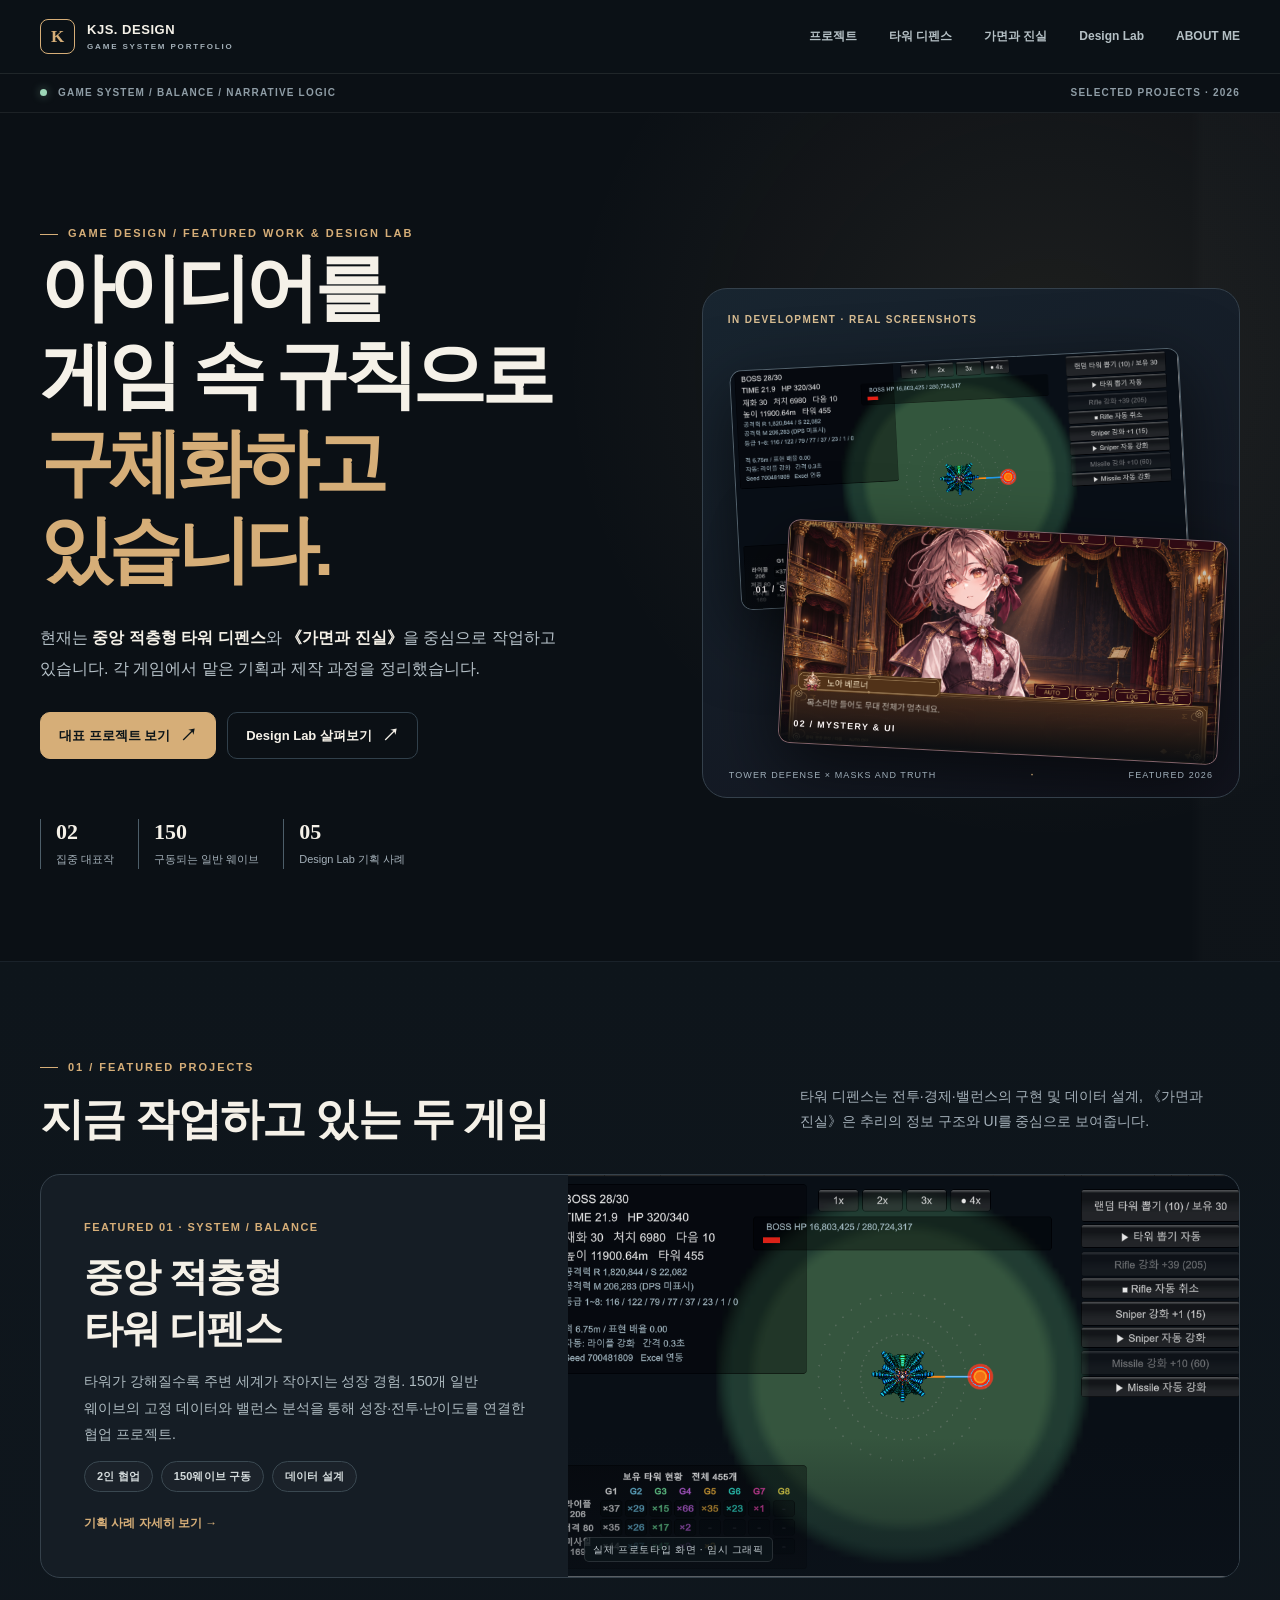
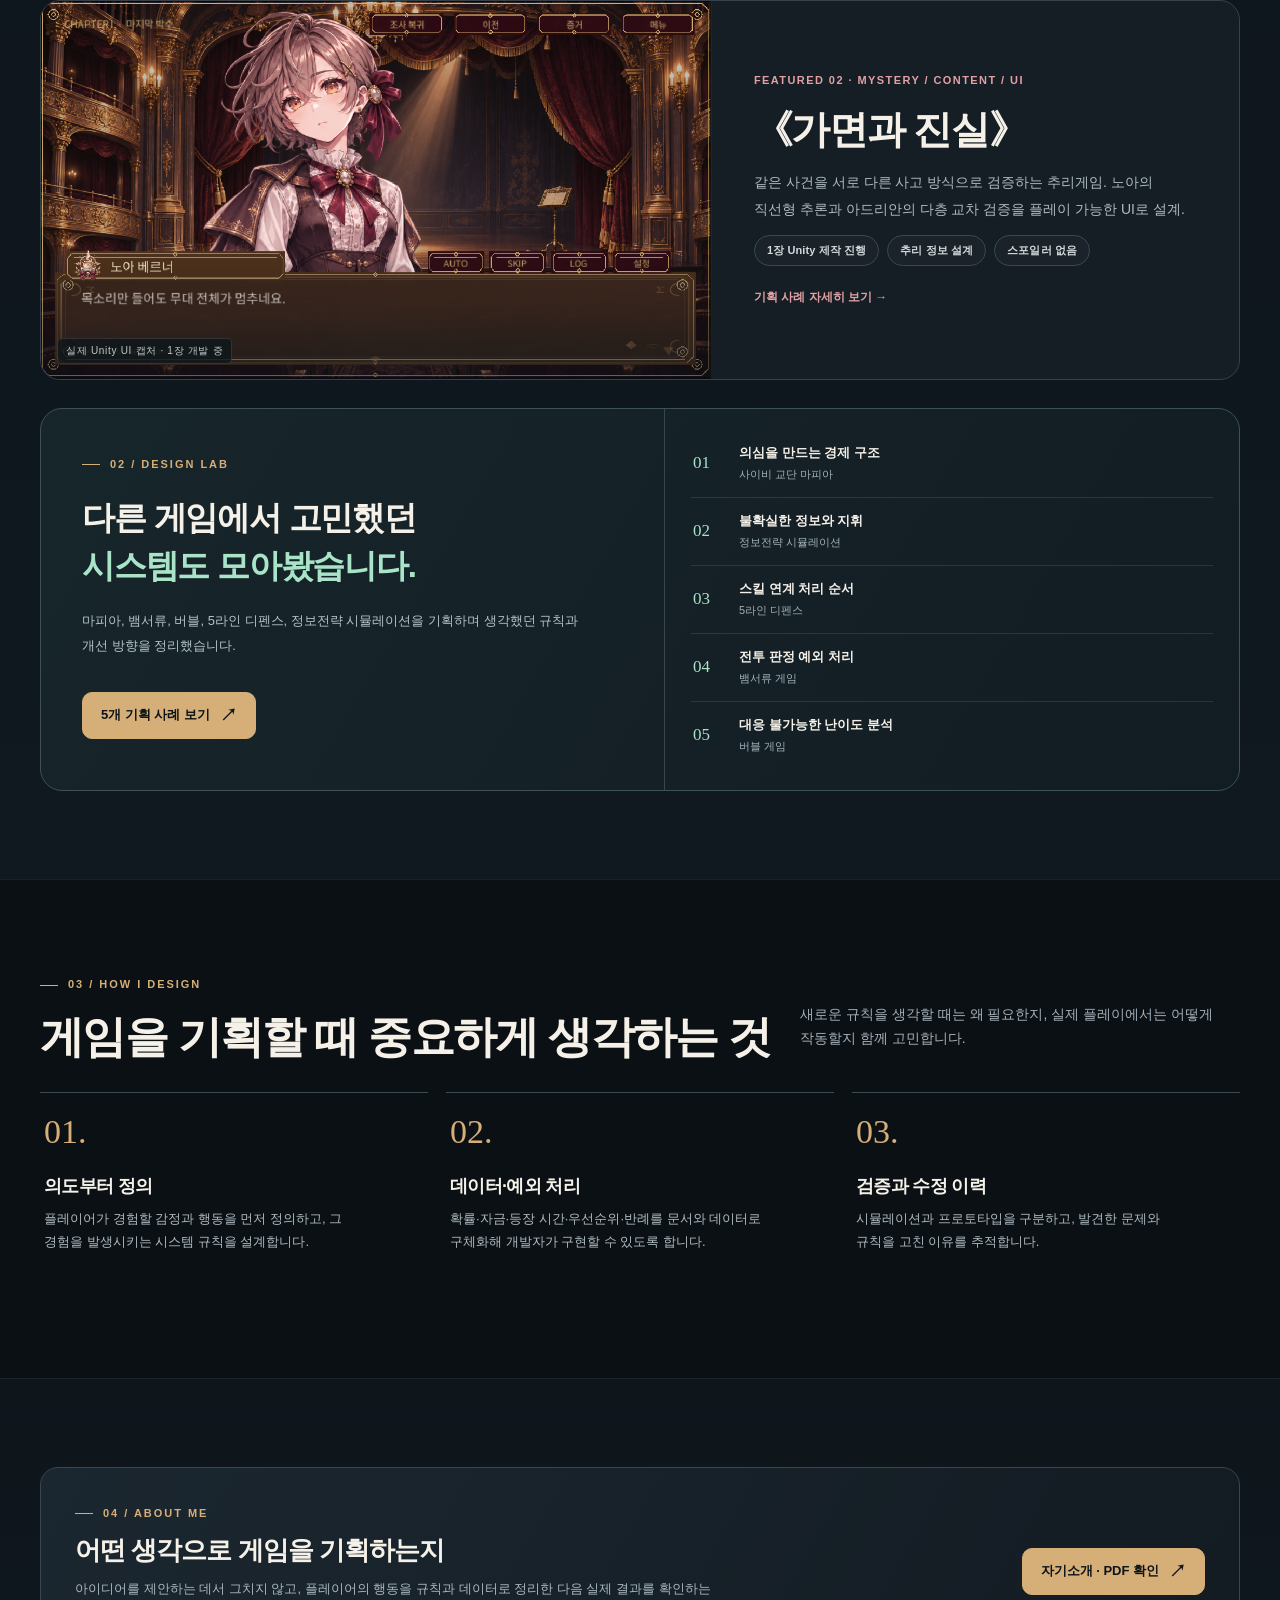
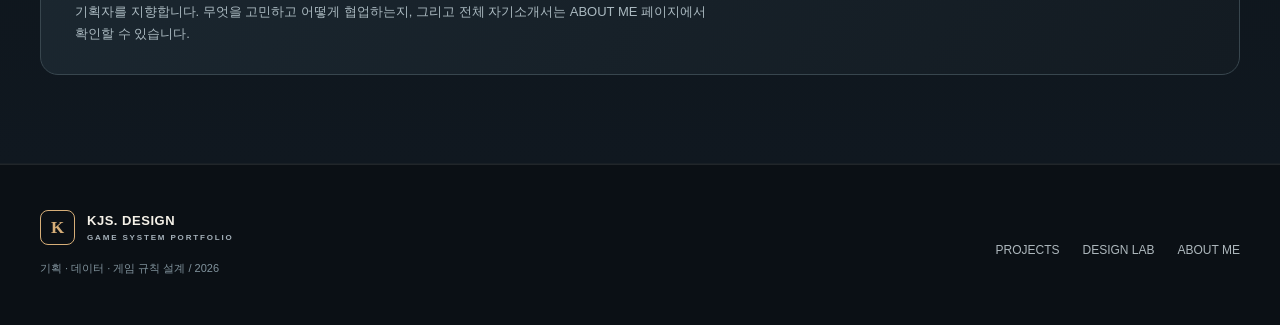
==== commit 7b05ea16: "Add files via upload" ====
--- a/index.html
+++ b/index.html
@@ -2,18 +2,18 @@
 
 <html lang="ko"><head><meta charset="utf-8"/><meta content="width=device-width, initial-scale=1" name="viewport"/><meta content="dark" name="color-scheme"/><meta content="#0b1015" name="theme-color"/><meta content="게임 시스템·콘텐츠 기획 포트폴리오. 대표작: 중앙 적층형 타워 디펜스와 《가면과 진실》. 다섯 가지 기획 연구 사례는 Design Lab에서 확인할 수 있습니다." name="description"/><title>KJS | 게임 시스템·콘텐츠 기획 포트폴리오</title><link href="assets/favicon.svg" rel="icon" type="image/svg+xml"/><link href="assets/site.css" rel="stylesheet"/><script defer="" src="assets/site.js"></script></head><body class=""><a class="skip-link" href="#main">본문 바로가기</a><header class="site-header"><div class="wrap header-inner"><a aria-label="홈으로" class="brand" href="index.html"><span class="brand-mark">K</span><span class="brand-name">KJS. DESIGN<small>GAME SYSTEM PORTFOLIO</small></span></a><button aria-controls="main-nav" aria-expanded="false" aria-label="메뉴 열기" class="menu-toggle" type="button">☰</button><nav aria-label="주 메뉴" class="nav" id="main-nav"><a href="index.html#work">프로젝트</a><a href="projects/tower.html">타워 디펜스</a><a href="projects/masks.html">가면과 진실</a><a href="design-lab.html">Design Lab</a><a href="about.html">ABOUT ME</a></nav></div></header>
 <div class="topline"><div class="wrap topline-inner"><span><span class="status-dot"></span> GAME SYSTEM / BALANCE / NARRATIVE LOGIC</span><span>SELECTED PROJECTS · 2026</span></div></div>
-<main id="main"><section class="home-hero"><div class="wrap hero-grid"><div class="hero-copy"><div class="kicker">GAME DESIGN / FEATURED WORK &amp; DESIGN LAB</div><h1 class="display">재미를<br/>규칙으로 만들고,<br/><em>결과로 검증합니다.</em></h1><p class="intro">실제 구현 화면과 설계 데이터가 있는 <b>두 대표작</b>에 집중합니다. 개발·검증 중에 남긴 판단과 중단 프로젝트의 유용한 규칙은 별도의 <b>Design Lab</b>에 정리했습니다.</p><div class="hero-actions"><a class="btn btn-primary" href="#work">대표 프로젝트 보기 <span class="icon-arr">↗</span></a><a class="btn btn-quiet" href="design-lab.html">Design Lab 살펴보기 <span class="icon-arr">↗</span></a></div><div class="hero-proof"><div class="hero-proof-item"><strong>02</strong><span>집중 대표작</span></div><div class="hero-proof-item"><strong>150</strong><span>구동되는 일반 웨이브</span></div><div class="hero-proof-item"><strong>05</strong><span>Design Lab 기획 사례</span></div></div></div><div aria-label="타워 디펜스 보스 전투와 가면과 진실 대화 UI 실제 게임 화면 모음" class="hero-art" role="img"><div class="hero-showcase-title">IN DEVELOPMENT · REAL SCREENSHOTS</div>
+<main id="main"><section class="home-hero"><div class="wrap hero-grid"><div class="hero-copy"><div class="kicker">GAME DESIGN / FEATURED WORK &amp; DESIGN LAB</div><h1 class="display">아이디어를<br/>게임 속 규칙으로<br/><em>구체화하고 있습니다.</em></h1><p class="intro">현재는 <b>중앙 적층형 타워 디펜스</b>와 <b>《가면과 진실》</b>을 중심으로 작업하고 있습니다. 각 게임에서 맡은 기획과 제작 과정을 정리했습니다.</p><div class="hero-actions"><a class="btn btn-primary" href="#work">대표 프로젝트 보기 <span class="icon-arr">↗</span></a><a class="btn btn-quiet" href="design-lab.html">Design Lab 살펴보기 <span class="icon-arr">↗</span></a></div><div class="hero-proof"><div class="hero-proof-item"><strong>02</strong><span>집중 대표작</span></div><div class="hero-proof-item"><strong>150</strong><span>구동되는 일반 웨이브</span></div><div class="hero-proof-item"><strong>05</strong><span>Design Lab 기획 사례</span></div></div></div><div aria-label="타워 디펜스 보스 전투와 가면과 진실 대화 UI 실제 게임 화면 모음" class="hero-art" role="img"><div class="hero-showcase-title">IN DEVELOPMENT · REAL SCREENSHOTS</div>
 <div class="hero-shot hero-shot-tower"><img alt="타워 디펜스 실제 보스 전투 화면" loading="eager" src="media/tower_boss_combat.png"/><span>01 / SYSTEM &amp; BALANCE</span></div>
 <div class="hero-shot hero-shot-masks"><img alt="가면과 진실 노아 대화 UI 실제 화면" loading="eager" src="media/masks_dialogue.png"/><span>02 / MYSTERY &amp; UI</span></div>
 <div class="hero-showcase-foot">TOWER DEFENSE × MASKS AND TRUTH <b>·</b> FEATURED 2026</div></div></div></section>
-<section class="section section-shade" id="work"><div class="wrap"><div class="section-head"><div><div class="kicker">01 / FEATURED PROJECTS</div><h2 class="section-heading" style="margin-top:13px">두 프로젝트, 서로 다른 기획 역량</h2></div><p class="section-sub">타워 디펜스는 전투·경제·밸런스의 구현 및 데이터 설계, 《가면과 진실》은 추리의 정보 구조와 UI를 중심으로 보여줍니다.</p></div><div class="showcase-grid dual">
+<section class="section section-shade" id="work"><div class="wrap"><div class="section-head"><div><div class="kicker">01 / FEATURED PROJECTS</div><h2 class="section-heading" style="margin-top:13px">지금 작업하고 있는 두 게임</h2></div><p class="section-sub">타워 디펜스는 전투·경제·밸런스의 구현 및 데이터 설계, 《가면과 진실》은 추리의 정보 구조와 UI를 중심으로 보여줍니다.</p></div><div class="showcase-grid dual">
 <a class="project-card featured" data-live-image="tower" href="projects/tower.html"><div class="card-content"><div class="card-kicker">FEATURED 01 · SYSTEM / BALANCE</div><h3>중앙 적층형<br/>타워 디펜스</h3><p>타워가 강해질수록 주변 세계가 작아지는 성장 경험. 150개 일반 웨이브의 고정 데이터와 밸런스 분석을 통해 성장·전투·난이도를 연결한 협업 프로젝트.</p><div class="tag-row"><span class="pill">2인 협업</span><span class="pill">150웨이브 구동</span><span class="pill">데이터 설계</span></div><span class="more">기획 사례 자세히 보기 →</span></div><div class="card-visual"><img alt="중앙 적층형 타워 디펜스 실제 보스 전투 화면" decoding="async" loading="lazy" src="media/tower_boss_combat.png"/><span class="image-label">실제 프로토타입 화면 · 임시 그래픽</span></div></a>
 <a class="project-card featured masks-card" data-live-image="masks" href="projects/masks.html"><div class="card-visual"><img alt="가면과 진실의 실제 대화 UI 화면" decoding="async" loading="lazy" src="media/masks_dialogue.png"/><span class="image-label">실제 Unity UI 캡처 · 1장 개발 중</span></div><div class="card-content"><div class="card-kicker">FEATURED 02 · MYSTERY / CONTENT / UI</div><h3>《가면과 진실》</h3><p>같은 사건을 서로 다른 사고 방식으로 검증하는 추리게임. 노아의 직선형 추론과 아드리안의 다층 교차 검증을 플레이 가능한 UI로 설계.</p><div class="tag-row"><span class="pill">1장 Unity 제작 진행</span><span class="pill">추리 정보 설계</span><span class="pill">스포일러 없음</span></div><span class="more">기획 사례 자세히 보기 →</span></div></a>
 </div><div aria-label="시스템 설계 연구 모음" class="lab-feature">
 <div class="lab-feature-main">
 <div class="kicker">02 / DESIGN LAB</div>
-<h3>완성하지 못한 게임에서도<br/><em>남겨야 할 설계 판단은 있습니다.</em></h3>
-<p>마피아 · 뱀서류 · 버블 · 5라인 디펜스 · 정보전략 시뮬레이션에서 검증 가능한 규칙과 문제 분석만 골랐습니다. 미구현·보류 상태는 분명히 구분합니다.</p>
+<h3>다른 게임에서 고민했던<br/><em>시스템도 모아봤습니다.</em></h3>
+<p>마피아, 뱀서류, 버블, 5라인 디펜스, 정보전략 시뮬레이션을 기획하며 생각했던 규칙과 개선 방향을 정리했습니다.</p>
 <a class="btn btn-primary" href="design-lab.html">5개 기획 사례 보기 <span class="icon-arr">↗</span></a>
 </div>
 <div aria-label="기획 사례 주제" class="lab-feature-list">
@@ -23,6 +23,6 @@
 <div><span>04</span><strong>전투 판정 예외 처리</strong><small>뱀서류 게임</small></div>
 <div><span>05</span><strong>대응 불가능한 난이도 분석</strong><small>버블 게임</small></div>
 </div></div></div></section>
-<section class="section" id="approach"><div class="wrap"><div class="section-head"><div><div class="kicker">03 / HOW I DESIGN</div><h2 class="section-heading" style="margin-top:13px">시스템의 분량보다 판단의 근거를 보여줍니다.</h2></div><p class="section-sub">기획 문서의 분량이나 아트 완성도보다, 왜 이 규칙이 필요했고 무엇을 검증해야 하는지에 집중합니다.</p></div><div class="method-grid"><div class="method"><div class="method-number">01.</div><h3>의도부터 정의</h3><p>플레이어가 경험할 감정과 행동을 먼저 정의하고, 그 경험을 발생시키는 시스템 규칙을 설계합니다.</p></div><div class="method"><div class="method-number">02.</div><h3>데이터·예외 처리</h3><p>확률·자금·등장 시간·우선순위·반례를 문서와 데이터로 구체화해 개발자가 구현할 수 있도록 합니다.</p></div><div class="method"><div class="method-number">03.</div><h3>검증과 수정 이력</h3><p>시뮬레이션과 프로토타입을 구분하고, 발견한 문제와 규칙을 고친 이유를 추적합니다.</p></div></div></div></section>
-<section class="section section-shade" id="about"><div class="wrap"><div class="about-strip"><div><div class="kicker">04 / ABOUT ME</div><h2>상상한 장면을, 작동하는 규칙으로.</h2><p>아이디어를 제안하는 데서 그치지 않고, 플레이어의 행동을 규칙과 데이터로 정리한 다음 실제 결과를 확인하는 기획자를 지향합니다. 무엇을 고민하고 어떻게 협업하는지, 그리고 전체 자기소개서는 ABOUT ME 페이지에서 확인할 수 있습니다.</p></div><a class="btn btn-primary" href="about.html">자기소개 · PDF 확인 <span class="icon-arr">↗</span></a></div></div></section></main>
+<section class="section" id="approach"><div class="wrap"><div class="section-head"><div><div class="kicker">03 / HOW I DESIGN</div><h2 class="section-heading" style="margin-top:13px">게임을 기획할 때 중요하게 생각하는 것</h2></div><p class="section-sub">새로운 규칙을 생각할 때는 왜 필요한지, 실제 플레이에서는 어떻게 작동할지 함께 고민합니다.</p></div><div class="method-grid"><div class="method"><div class="method-number">01.</div><h3>의도부터 정의</h3><p>플레이어가 경험할 감정과 행동을 먼저 정의하고, 그 경험을 발생시키는 시스템 규칙을 설계합니다.</p></div><div class="method"><div class="method-number">02.</div><h3>데이터·예외 처리</h3><p>확률·자금·등장 시간·우선순위·반례를 문서와 데이터로 구체화해 개발자가 구현할 수 있도록 합니다.</p></div><div class="method"><div class="method-number">03.</div><h3>검증과 수정 이력</h3><p>시뮬레이션과 프로토타입을 구분하고, 발견한 문제와 규칙을 고친 이유를 추적합니다.</p></div></div></div></section>
+<section class="section section-shade" id="about"><div class="wrap"><div class="about-strip"><div><div class="kicker">04 / ABOUT ME</div><h2>어떤 생각으로 게임을 기획하는지</h2><p>아이디어를 제안하는 데서 그치지 않고, 플레이어의 행동을 규칙과 데이터로 정리한 다음 실제 결과를 확인하는 기획자를 지향합니다. 무엇을 고민하고 어떻게 협업하는지, 그리고 전체 자기소개서는 ABOUT ME 페이지에서 확인할 수 있습니다.</p></div><a class="btn btn-primary" href="about.html">자기소개 · PDF 확인 <span class="icon-arr">↗</span></a></div></div></section></main>
 <footer class="site-footer"><div class="wrap footer-grid"><div><a class="brand" href="index.html"><span class="brand-mark">K</span><span class="brand-name">KJS. DESIGN<small>GAME SYSTEM PORTFOLIO</small></span></a><p class="footer-note" style="margin-top:14px">기획 · 데이터 · 게임 규칙 설계 / 2026</p></div><div class="footer-links"><a href="index.html#work">PROJECTS</a><a href="design-lab.html">DESIGN LAB</a><a href="about.html">ABOUT ME</a></div></div></footer></body></html>
